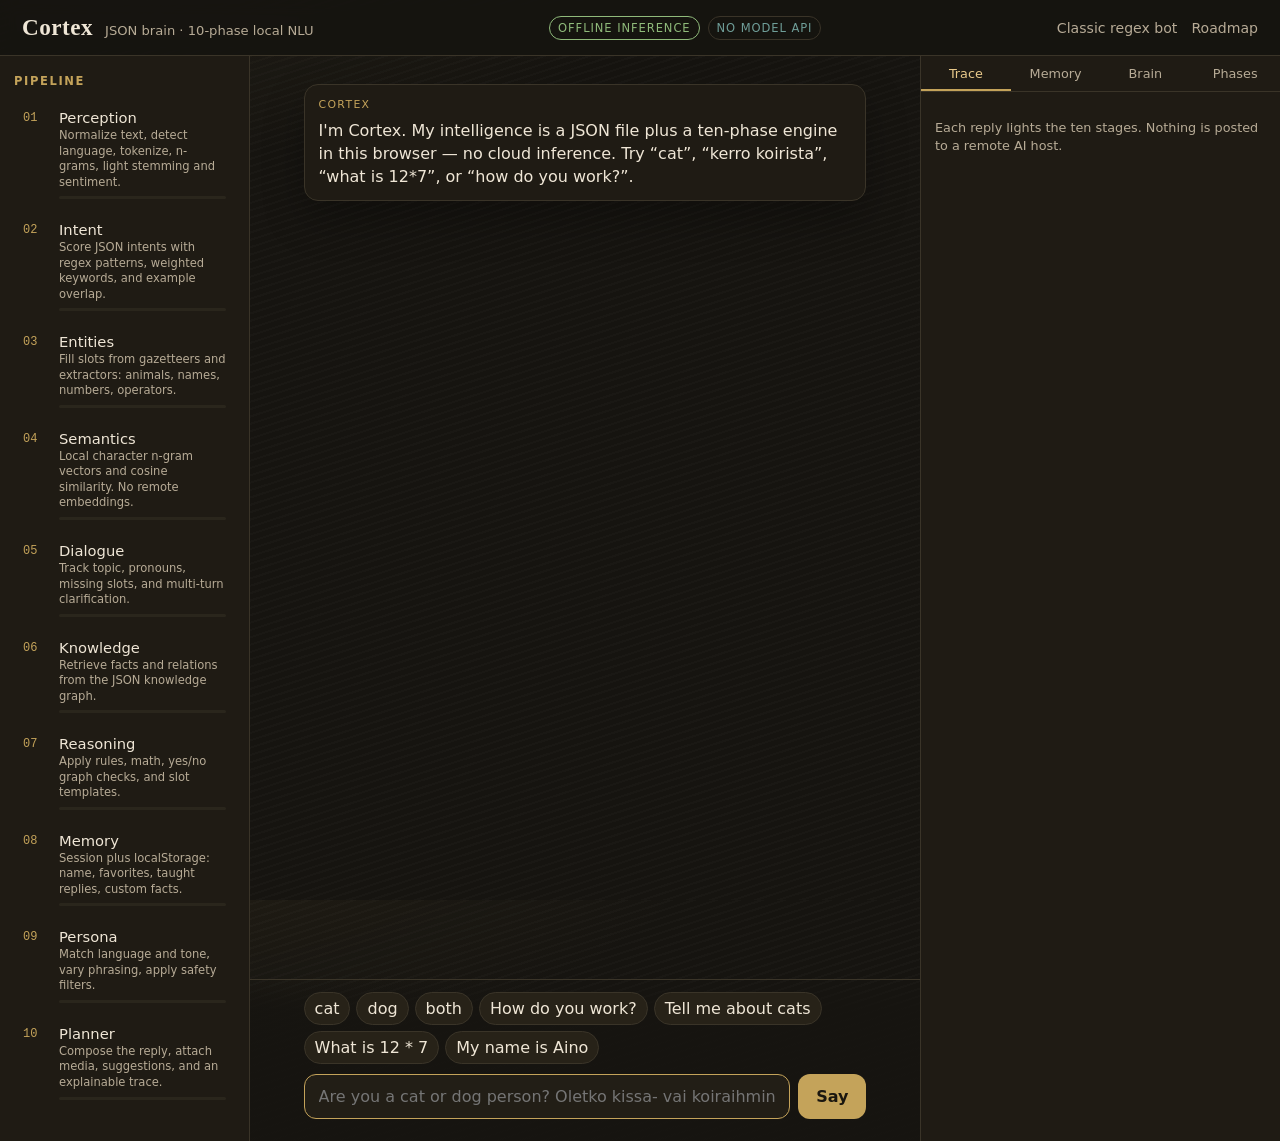
==== index.html @ 9029caf4 "Add Cortex: 10-phase on-device JSON conversational engine Replace the single regex list with a brows" ====
<!DOCTYPE html>
<html lang="en">
  <head>
    <meta charset="utf-8">
    <meta name="viewport" content="width=device-width, initial-scale=1">
    <title>Cortex — on-device JSON intelligence</title>
    <meta name="description" content="Ten-phase conversational engine that runs entirely in HTML, CSS, and JS from a JSON brain. No cloud inference.">
    <link rel="stylesheet" href="css/app.css">
  </head>
  <body>
    <div class="app">
      <header class="topbar">
        <div class="brand">
          <h1>Cortex</h1>
          <span class="tag">JSON brain · 10-phase local NLU</span>
        </div>
        <div class="badges">
          <span class="badge live">offline inference</span>
          <span class="badge">no model API</span>
        </div>
        <nav>
          <a href="chatBot.html">Classic regex bot</a>
          <a href="README.md">Roadmap</a>
        </nav>
      </header>

      <div class="workspace">
        <aside class="rail" aria-label="Pipeline phases">
          <h2>Pipeline</h2>
          <div id="phase-list"></div>
        </aside>

        <main class="stage">
          <div id="transcript" class="transcript" aria-live="polite"></div>
          <div class="composer">
            <div id="chips" class="chips"></div>
            <div class="row">
              <input id="input" type="text" autofocus autocomplete="off" placeholder="Are you a cat or dog person? Oletko kissa- vai koiraihminen?">
              <button class="primary" id="say" type="button">Say</button>
            </div>
          </div>
        </main>

        <aside class="inspector">
          <div class="tabs">
            <button type="button" class="active" data-tab="trace">Trace</button>
            <button type="button" data-tab="memory">Memory</button>
            <button type="button" data-tab="brain">Brain</button>
            <button type="button" data-tab="roadmap">Phases</button>
          </div>
          <div class="panel-body" data-pane="trace">
            <p class="hint">Each reply lights the ten stages. Nothing is posted to a remote AI host.</p>
            <div id="trace-list"></div>
          </div>
          <div class="panel-body hidden mem" data-pane="memory">
            <p class="hint">Persisted with localStorage in this browser only.</p>
            <div class="actions">
              <button id="reset-mem" type="button">Clear memory</button>
            </div>
            <div id="mem-view"></div>
          </div>
          <div class="panel-body hidden" data-pane="brain">
            <p class="hint">The entire skill set is this JSON document. Edit and apply — the engine recompiles in-page.</p>
            <div class="actions">
              <button id="apply-brain" type="button">Apply JSON</button>
              <button id="download-brain" type="button">Export</button>
              <label class="file-btn">Import <input id="import-brain" type="file" accept="application/json" hidden></label>
            </div>
            <p id="brain-error" class="err"></p>
            <textarea id="brain-json" class="brain" spellcheck="false" aria-label="Brain JSON"></textarea>
          </div>
          <div class="panel-body hidden" data-pane="roadmap">
            <p class="hint">Implemented end-to-end in HTML, CSS, and JavaScript. The cloud is not in the request path.</p>
            <div id="roadmap-list"></div>
          </div>
        </aside>
      </div>
    </div>
    <script src="js/engine.js"></script>
    <script src="js/app.js"></script>
  </body>
</html>
---- css/app.css ----
:root {
  --ink: #efe6d6;
  --ink-dim: #b7ab96;
  --paper: #161410;
  --panel: #1f1b14;
  --panel-2: #272218;
  --line: #3a3428;
  --brass: #c4a35a;
  --brass-2: #e8c98a;
  --patina: #6f9e98;
  --ember: #c46c54;
  --user: #3a3328;
  --ok: #8fba7a;
  --shadow: 0 18px 40px rgba(0, 0, 0, 0.28);
  --serif: "Iowan Old Style", "Palatino Linotype", Palatino, Georgia, serif;
  --sans: "Segoe UI", system-ui, -apple-system, sans-serif;
  --mono: ui-monospace, "Cascadia Code", "SF Mono", Menlo, monospace;
}

* { box-sizing: border-box; }
html, body { height: 100%; }
body {
  margin: 0;
  color: var(--ink);
  font-family: var(--sans);
  background:
    radial-gradient(1200px 500px at 10% -10%, rgba(196, 163, 90, 0.08), transparent 50%),
    repeating-linear-gradient(-18deg, rgba(255,255,255,0.015) 0 2px, transparent 2px 7px),
    var(--paper);
}

a { color: var(--brass-2); }

.app {
  min-height: 100%;
  display: grid;
  grid-template-rows: auto 1fr;
}

.topbar {
  display: flex;
  align-items: center;
  justify-content: space-between;
  gap: 16px;
  padding: 14px 22px;
  border-bottom: 1px solid var(--line);
  background: rgba(22, 20, 16, 0.9);
  position: sticky;
  top: 0;
  z-index: 5;
  backdrop-filter: blur(8px);
}

.brand {
  display: flex;
  align-items: baseline;
  gap: 12px;
}
.brand h1 {
  margin: 0;
  font-family: var(--serif);
  font-weight: 600;
  font-size: 1.45rem;
  letter-spacing: 0.02em;
}
.brand .tag {
  color: var(--ink-dim);
  font-size: 0.82rem;
}

.badges { display: flex; gap: 8px; flex-wrap: wrap; align-items: center; }
.badge {
  font-size: 0.72rem;
  letter-spacing: 0.08em;
  text-transform: uppercase;
  border: 1px solid var(--line);
  padding: 4px 8px;
  border-radius: 999px;
  color: var(--patina);
}
.badge.live { border-color: var(--ok); color: var(--ok); }
.topbar nav { display: flex; gap: 14px; font-size: 0.88rem; }
.topbar nav a { color: var(--ink-dim); text-decoration: none; }
.topbar nav a:hover { color: var(--ink); }

.workspace {
  display: grid;
  grid-template-columns: 250px minmax(0, 1fr) minmax(280px, 360px);
  min-height: 0;
}

.rail, .inspector {
  background: var(--panel);
  border-right: 1px solid var(--line);
  overflow: auto;
}
.inspector { border-right: 0; border-left: 1px solid var(--line); }

.rail { padding: 18px 14px 28px; }
.rail h2, .inspector h2 {
  margin: 0 0 12px;
  font-size: 0.72rem;
  letter-spacing: 0.14em;
  text-transform: uppercase;
  color: var(--brass);
  font-weight: 600;
}

.phase {
  display: grid;
  grid-template-columns: 28px 1fr;
  gap: 8px;
  padding: 8px 8px;
  border-radius: 10px;
  margin-bottom: 4px;
  border: 1px solid transparent;
}
.phase .num {
  font-family: var(--mono);
  font-size: 0.75rem;
  color: var(--brass);
  padding-top: 2px;
}
.phase .title { font-size: 0.92rem; }
.phase .detail {
  font-size: 0.72rem;
  color: var(--ink-dim);
  margin-top: 2px;
  line-height: 1.35;
  word-break: break-word;
}
.phase .meter {
  height: 3px;
  background: #2a261c;
  margin-top: 6px;
  border-radius: 99px;
  overflow: hidden;
}
.phase .meter > span {
  display: block;
  height: 100%;
  width: 0;
  background: linear-gradient(90deg, var(--brass), var(--patina));
  transition: width 280ms ease;
}
.phase.on {
  background: var(--panel-2);
  border-color: #4a4030;
}
.phase.on .title { color: var(--brass-2); }

.stage {
  display: grid;
  grid-template-rows: 1fr auto;
  min-height: 0;
}

.transcript {
  overflow: auto;
  padding: 28px 8% 12px;
  display: flex;
  flex-direction: column;
  gap: 14px;
}

.msg {
  max-width: 72ch;
  padding: 12px 14px;
  border-radius: 14px;
  line-height: 1.45;
  box-shadow: var(--shadow);
}
.msg.bot {
  background: var(--panel);
  border: 1px solid var(--line);
  align-self: flex-start;
}
.msg.user {
  background: var(--user);
  align-self: flex-end;
  border: 1px solid #4d4638;
}
.msg .who {
  font-size: 0.68rem;
  letter-spacing: 0.12em;
  text-transform: uppercase;
  color: var(--brass);
  margin-bottom: 6px;
}
.msg .body { white-space: pre-wrap; }
.msg .intent {
  margin-top: 8px;
  font-family: var(--mono);
  font-size: 0.7rem;
  color: var(--patina);
}
.sprites {
  display: flex;
  gap: 10px;
  flex-wrap: wrap;
  margin-top: 10px;
}
.sprite { width: 180px; height: 150px; display: block; }

.composer {
  padding: 12px 8% 22px;
  border-top: 1px solid var(--line);
  background: linear-gradient(180deg, transparent, rgba(22,20,16,0.9) 18%);
}
.chips { display: flex; flex-wrap: wrap; gap: 6px; margin-bottom: 10px; }
.chip, button, .file-btn {
  font: inherit;
  color: var(--ink);
  background: var(--panel-2);
  border: 1px solid var(--line);
  border-radius: 999px;
  padding: 6px 10px;
  cursor: pointer;
}
.chip:hover, button:hover { border-color: var(--brass); }
.row {
  display: grid;
  grid-template-columns: 1fr auto;
  gap: 8px;
}
.row input[type="text"] {
  font: inherit;
  font-size: 1rem;
  padding: 12px 14px;
  border-radius: 12px;
  border: 1px solid var(--line);
  background: #221e16;
  color: var(--ink);
  outline: none;
}
.row input[type="text"]:focus { border-color: var(--brass); }
.row button.primary {
  padding: 0 18px;
  border-radius: 12px;
  background: var(--brass);
  color: #1a160f;
  font-weight: 650;
  border: 0;
}

.tabs {
  display: flex;
  gap: 0;
  border-bottom: 1px solid var(--line);
}
.tabs button {
  flex: 1;
  border: 0;
  border-radius: 0;
  background: transparent;
  padding: 10px 6px;
  color: var(--ink-dim);
  font-size: 0.8rem;
}
.tabs button.active {
  color: var(--brass-2);
  box-shadow: inset 0 -2px 0 var(--brass);
}

.panel-body { padding: 14px; }
.panel-body.hidden { display: none; }

.trace-line {
  font-family: var(--mono);
  font-size: 0.75rem;
  padding: 6px 0;
  border-bottom: 1px dashed #332e24;
  color: var(--ink-dim);
}
.trace-line strong { color: var(--ink); font-weight: 600; }

textarea.brain {
  width: 100%;
  min-height: 280px;
  background: #140f0c;
  color: #d7cbb4;
  border: 1px solid var(--line);
  border-radius: 10px;
  font-family: var(--mono);
  font-size: 0.72rem;
  padding: 10px;
  resize: vertical;
}

.hint { color: var(--ink-dim); font-size: 0.8rem; line-height: 1.4; }
.actions { display: flex; flex-wrap: wrap; gap: 8px; margin: 8px 0 12px; }

.roadmap-item { margin: 0 0 12px; padding-bottom: 10px; border-bottom: 1px solid #2e2a22; }
.roadmap-item h3 {
  margin: 0 0 4px;
  font-size: 0.92rem;
  font-family: var(--serif);
}
.roadmap-item p { margin: 0; color: var(--ink-dim); font-size: 0.82rem; }

.mem dl { margin: 0; }
.mem dt { color: var(--brass); font-size: 0.72rem; letter-spacing: 0.08em; text-transform: uppercase; margin-top: 10px; }
.mem dd { margin: 4px 0 0; }

.err { color: var(--ember); font-size: 0.85rem; }

@media (max-width: 1040px) {
  .workspace { grid-template-columns: 1fr; }
  .rail, .inspector { border: 0; border-top: 1px solid var(--line); max-height: 320px; }
  .msg { max-width: 100%; }
  .transcript, .composer { padding-left: 16px; padding-right: 16px; }
}
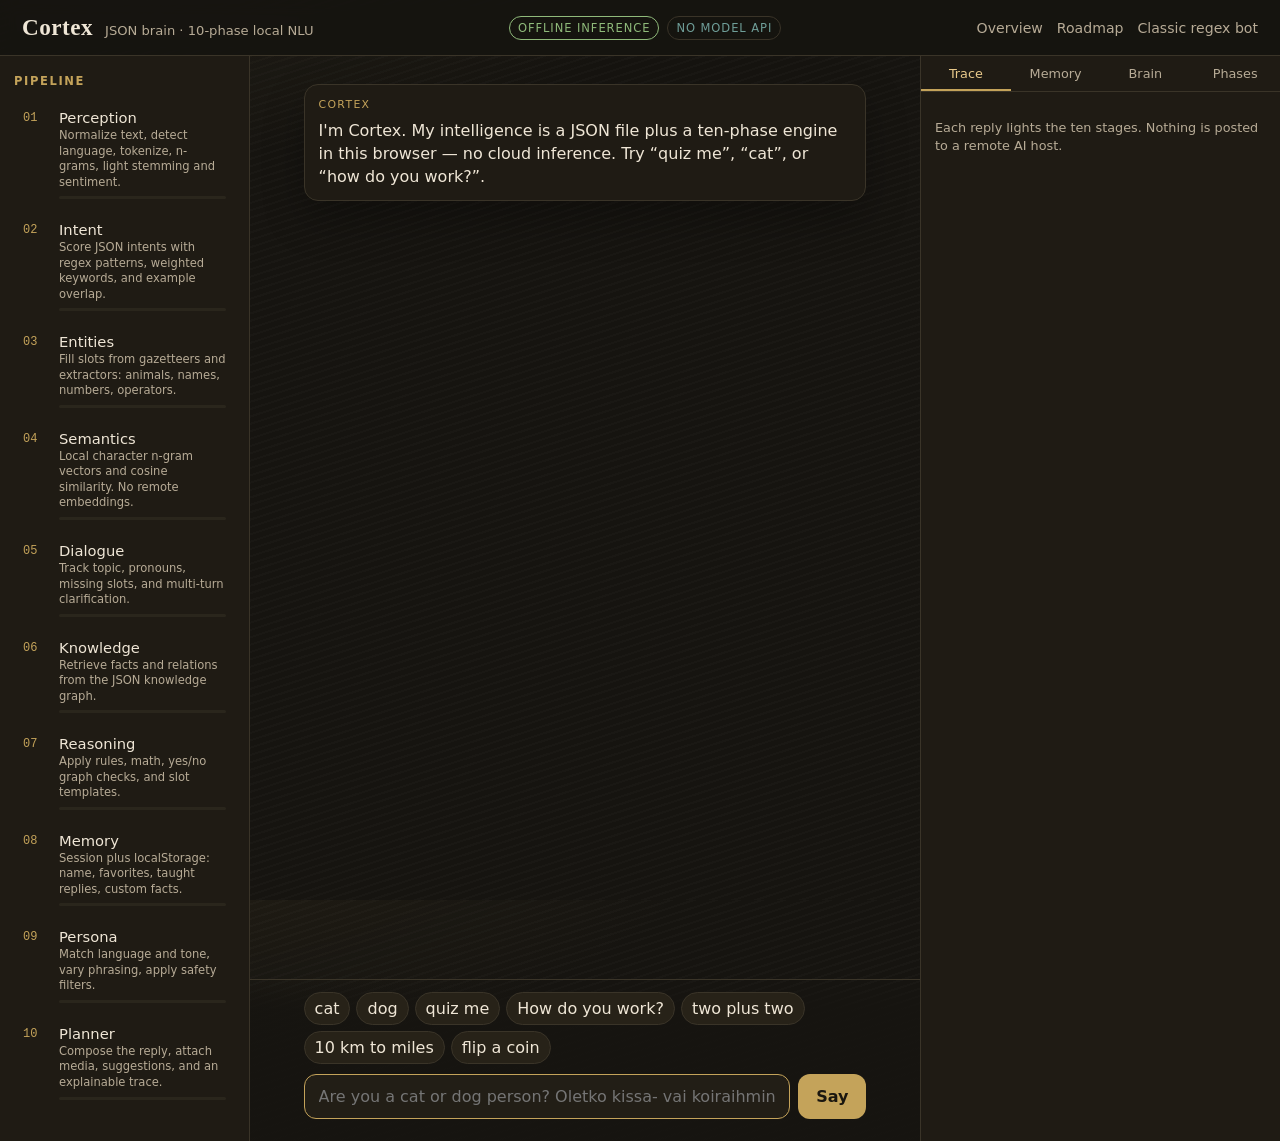
==== commit b0dc1b20: "Add local graph quiz plus overview and 10-idea roadmap docs Ship a new on-device quiz (quiz me / ski" ====
--- a/index.html
+++ b/index.html
@@ -19,8 +19,9 @@
           <span class="badge">no model API</span>
         </div>
         <nav>
+          <a href="OVERVIEW.md">Overview</a>
+          <a href="ROADMAP.md">Roadmap</a>
           <a href="chatBot.html">Classic regex bot</a>
-          <a href="README.md">Roadmap</a>
         </nav>
       </header>
 
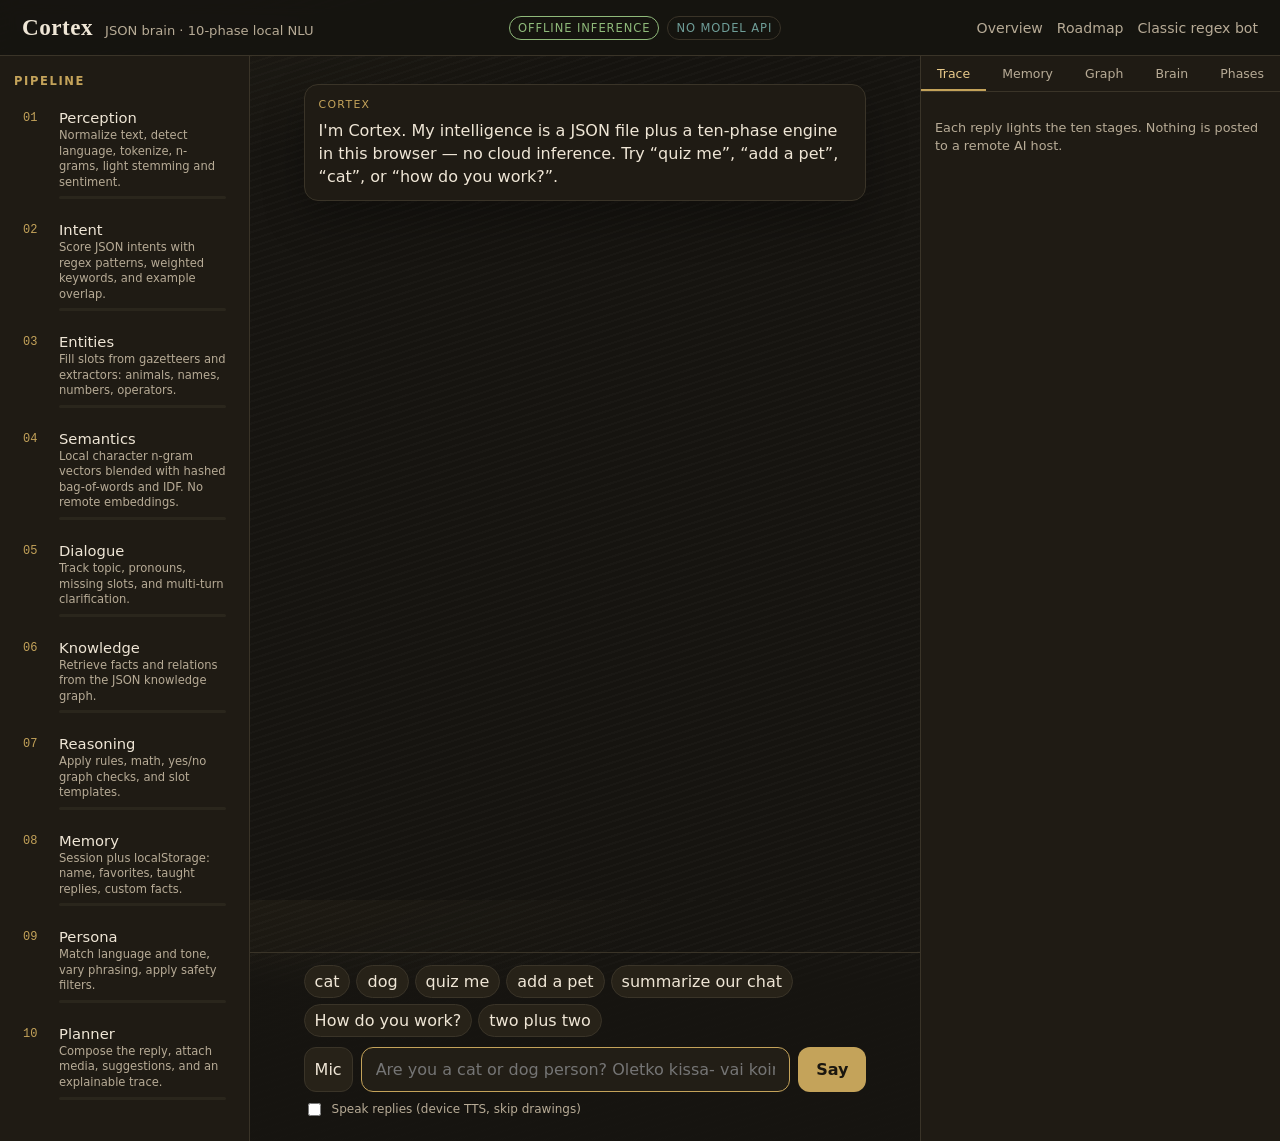
==== commit 2199d06a: "Implement remaining Cortex roadmap ideas 2–10 Ship skill packs, an SVG graph inspector, extractive r" ====
--- a/index.html
+++ b/index.html
@@ -5,6 +5,8 @@
     <meta name="viewport" content="width=device-width, initial-scale=1">
     <title>Cortex — on-device JSON intelligence</title>
     <meta name="description" content="Ten-phase conversational engine that runs entirely in HTML, CSS, and JS from a JSON brain. No cloud inference.">
+    <meta name="theme-color" content="#161410">
+    <link rel="manifest" href="manifest.webmanifest">
     <link rel="stylesheet" href="css/app.css">
   </head>
   <body>
@@ -17,6 +19,7 @@
         <div class="badges">
           <span class="badge live">offline inference</span>
           <span class="badge">no model API</span>
+          <span class="badge" id="cache-badge" hidden>cached shell</span>
         </div>
         <nav>
           <a href="OVERVIEW.md">Overview</a>
@@ -36,9 +39,13 @@
           <div class="composer">
             <div id="chips" class="chips"></div>
             <div class="row">
+              <button type="button" id="mic" class="icon-btn" hidden title="Voice in (browser speech API — OS may send audio to a vendor recognizer; Cortex does not)">Mic</button>
               <input id="input" type="text" autofocus autocomplete="off" placeholder="Are you a cat or dog person? Oletko kissa- vai koiraihminen?">
               <button class="primary" id="say" type="button">Say</button>
             </div>
+            <label class="tts-toggle" id="tts-wrap" hidden>
+              <input type="checkbox" id="tts"> Speak replies (device TTS, skip drawings)
+            </label>
           </div>
         </main>
 
@@ -46,6 +53,7 @@
           <div class="tabs">
             <button type="button" class="active" data-tab="trace">Trace</button>
             <button type="button" data-tab="memory">Memory</button>
+            <button type="button" data-tab="graph">Graph</button>
             <button type="button" data-tab="brain">Brain</button>
             <button type="button" data-tab="roadmap">Phases</button>
           </div>
@@ -60,8 +68,14 @@
             </div>
             <div id="mem-view"></div>
           </div>
+          <div class="panel-body hidden" data-pane="graph">
+            <p class="hint">JSON nodes and is_a edges. Click a circle for summary. Last reply highlights the nodes it used.</p>
+            <div id="graph-svg"></div>
+            <p id="graph-detail" class="hint"></p>
+          </div>
           <div class="panel-body hidden" data-pane="brain">
             <p class="hint">The entire skill set is this JSON document. Edit and apply — the engine recompiles in-page.</p>
+            <div id="pack-list" class="pack-list"></div>
             <div class="actions">
               <button id="apply-brain" type="button">Apply JSON</button>
               <button id="download-brain" type="button">Export</button>
@@ -77,6 +91,20 @@
         </aside>
       </div>
     </div>
+
+    <div id="diff-modal" class="modal hidden" role="dialog" aria-labelledby="diff-title">
+      <div class="card">
+        <h3 id="diff-title">Brain import diff</h3>
+        <p id="diff-summary" class="hint"></p>
+        <ul id="diff-list"></ul>
+        <div class="actions">
+          <button id="diff-apply" type="button" class="primary">Apply all</button>
+          <button id="diff-intents" type="button">Apply intents only</button>
+          <button id="diff-cancel" type="button">Cancel</button>
+        </div>
+      </div>
+    </div>
+
     <script src="js/engine.js"></script>
     <script src="js/app.js"></script>
   </body>
--- a/css/app.css
+++ b/css/app.css
@@ -222,7 +222,28 @@
   display: grid;
   grid-template-columns: 1fr auto;
   gap: 8px;
-}
+  align-items: stretch;
+}
+.row.with-mic {
+  grid-template-columns: auto 1fr auto;
+}
+.icon-btn {
+  border-radius: 12px;
+  min-width: 48px;
+}
+.icon-btn.live {
+  border-color: var(--ember);
+  color: var(--ember);
+}
+.tts-toggle {
+  display: flex;
+  gap: 8px;
+  align-items: center;
+  margin-top: 8px;
+  color: var(--ink-dim);
+  font-size: 0.75rem;
+}
+.tts-toggle[hidden] { display: none; }
 .row input[type="text"] {
   font: inherit;
   font-size: 1rem;
@@ -245,17 +266,18 @@
 
 .tabs {
   display: flex;
+  flex-wrap: wrap;
   gap: 0;
   border-bottom: 1px solid var(--line);
 }
 .tabs button {
-  flex: 1;
+  flex: 1 1 auto;
   border: 0;
   border-radius: 0;
   background: transparent;
   padding: 10px 6px;
   color: var(--ink-dim);
-  font-size: 0.8rem;
+  font-size: 0.78rem;
 }
 .tabs button.active {
   color: var(--brass-2);
@@ -304,6 +326,75 @@
 
 .err { color: var(--ember); font-size: 0.85rem; }
 
+.pack-list { margin: 0 0 8px; }
+.pack-item {
+  display: flex;
+  gap: 8px;
+  align-items: flex-start;
+  font-size: 0.82rem;
+  margin: 6px 0;
+  color: var(--ink-dim);
+}
+.pack-item strong { color: var(--ink); font-weight: 600; }
+
+.kg {
+  width: 100%;
+  height: 280px;
+  background: #140f0c;
+  border-radius: 10px;
+  border: 1px solid var(--line);
+}
+.kg line { stroke: #4a4030; stroke-width: 1.5; }
+.kg line.on { stroke: var(--brass); stroke-width: 2.6; }
+.kg-node circle { fill: var(--panel-2); stroke: var(--line); stroke-width: 1.5; }
+.kg-node.on circle { fill: #3a3020; stroke: var(--brass); }
+.kg-node text {
+  fill: var(--ink);
+  font-size: 8px;
+  font-family: var(--mono);
+  pointer-events: none;
+}
+.kg-node { cursor: pointer; }
+
+#graph-detail { margin-top: 10px; white-space: pre-wrap; }
+
+.modal {
+  position: fixed;
+  inset: 0;
+  background: rgba(0, 0, 0, 0.55);
+  display: flex;
+  align-items: center;
+  justify-content: center;
+  z-index: 20;
+  padding: 16px;
+}
+.modal.hidden { display: none; }
+.modal .card {
+  background: var(--panel);
+  border: 1px solid var(--line);
+  padding: 18px;
+  border-radius: 14px;
+  max-width: 28rem;
+  width: 100%;
+  box-shadow: var(--shadow);
+}
+.modal h3 {
+  margin: 0 0 8px;
+  font-family: var(--serif);
+}
+.modal ul {
+  margin: 8px 0 12px;
+  padding-left: 1.2rem;
+  color: var(--ink-dim);
+  font-size: 0.85rem;
+}
+.modal .primary {
+  background: var(--brass);
+  color: #1a160f;
+  border: 0;
+  font-weight: 650;
+}
+
 @media (max-width: 1040px) {
   .workspace { grid-template-columns: 1fr; }
   .rail, .inspector { border: 0; border-top: 1px solid var(--line); max-height: 320px; }
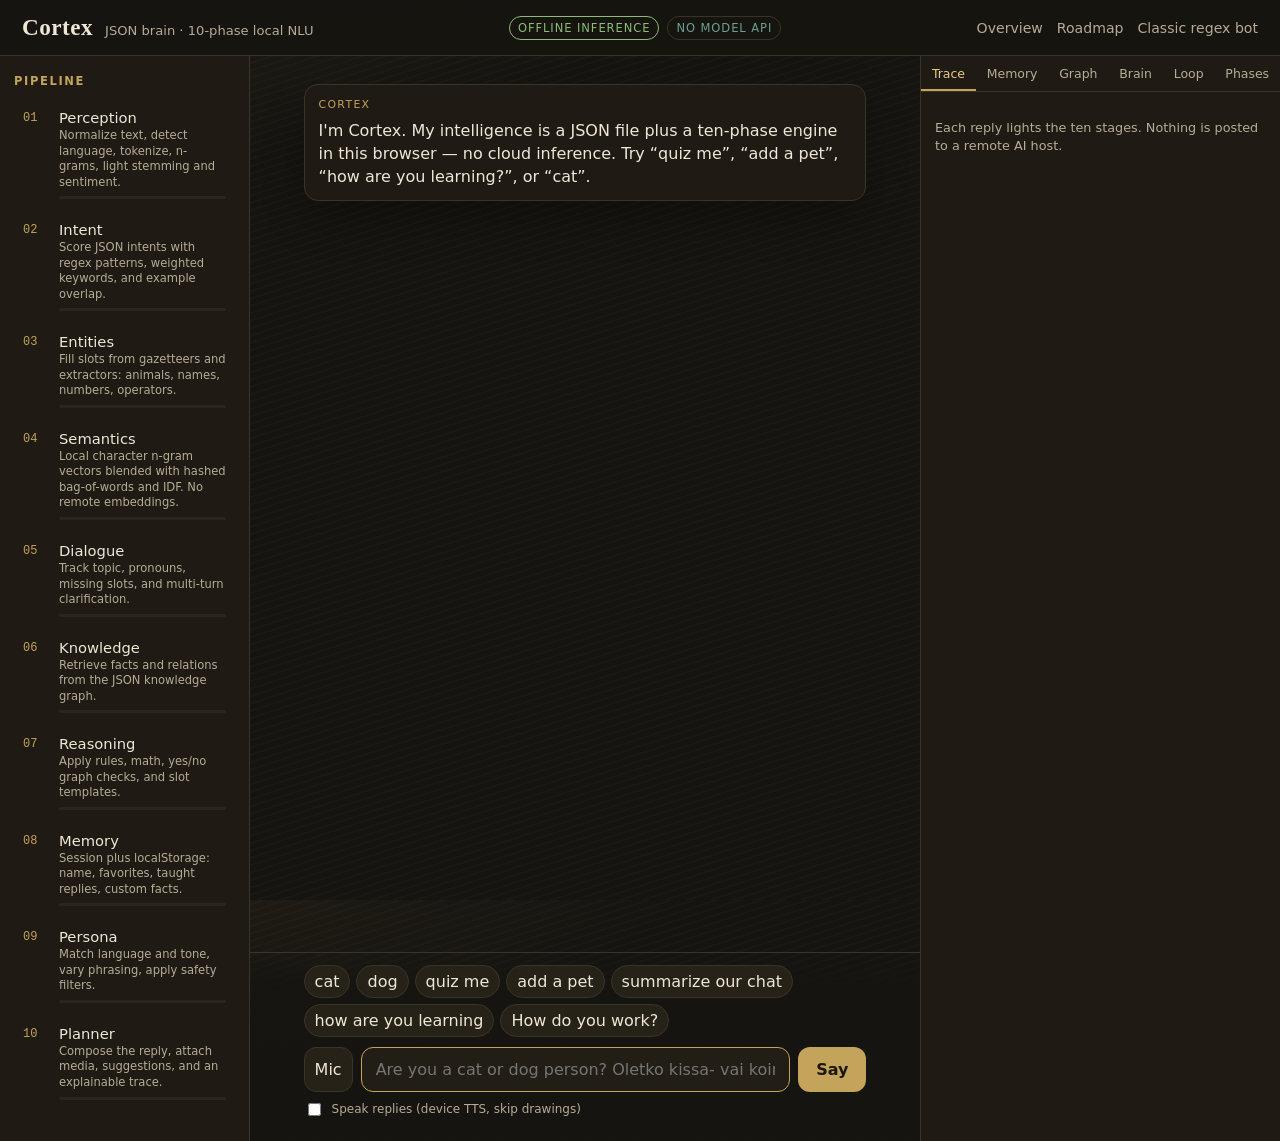
==== commit 2e1b309a: "Add an on-device learning loop that also tunes how it learns Store episodes in localStorage, reward " ====
--- a/index.html
+++ b/index.html
@@ -55,6 +55,7 @@
             <button type="button" data-tab="memory">Memory</button>
             <button type="button" data-tab="graph">Graph</button>
             <button type="button" data-tab="brain">Brain</button>
+            <button type="button" data-tab="loop">Loop</button>
             <button type="button" data-tab="roadmap">Phases</button>
           </div>
           <div class="panel-body" data-pane="trace">
@@ -84,6 +85,14 @@
             <p id="brain-error" class="err"></p>
             <textarea id="brain-json" class="brain" spellcheck="false" aria-label="Brain JSON"></textarea>
           </div>
+          <div class="panel-body hidden" data-pane="loop">
+            <p class="hint">On-device loop: reward from thanks / “that’s wrong” / meant: labels, then rehearse paraphrases and raise the adapters that actually helped. Nothing leaves this browser.</p>
+            <div class="actions">
+              <button id="loop-practice" type="button">Practice now</button>
+              <button id="loop-reset" type="button">Reset loop</button>
+            </div>
+            <div id="loop-view"></div>
+          </div>
           <div class="panel-body hidden" data-pane="roadmap">
             <p class="hint">Implemented end-to-end in HTML, CSS, and JavaScript. The cloud is not in the request path.</p>
             <div id="roadmap-list"></div>
--- a/css/app.css
+++ b/css/app.css
@@ -324,6 +324,32 @@
 .mem dt { color: var(--brass); font-size: 0.72rem; letter-spacing: 0.08em; text-transform: uppercase; margin-top: 10px; }
 .mem dd { margin: 4px 0 0; }
 
+.loop-stat { margin: 8px 0 12px; }
+.loop-stat .meter {
+  height: 6px;
+  background: #2a261c;
+  border-radius: 99px;
+  overflow: hidden;
+  margin-top: 4px;
+}
+.loop-stat .meter > span {
+  display: block;
+  height: 100%;
+  background: linear-gradient(90deg, var(--brass), var(--patina));
+}
+.loop-note {
+  font-size: 0.82rem;
+  color: var(--ink);
+  margin: 8px 0;
+}
+.loop-ep {
+  font-family: var(--mono);
+  font-size: 0.72rem;
+  color: var(--ink-dim);
+  padding: 4px 0;
+  border-bottom: 1px dashed #332e24;
+}
+
 .err { color: var(--ember); font-size: 0.85rem; }
 
 .pack-list { margin: 0 0 8px; }
@@ -376,6 +402,8 @@
   border-radius: 14px;
   max-width: 28rem;
   width: 100%;
+  max-height: 80vh;
+  overflow: auto;
   box-shadow: var(--shadow);
 }
 .modal h3 {
